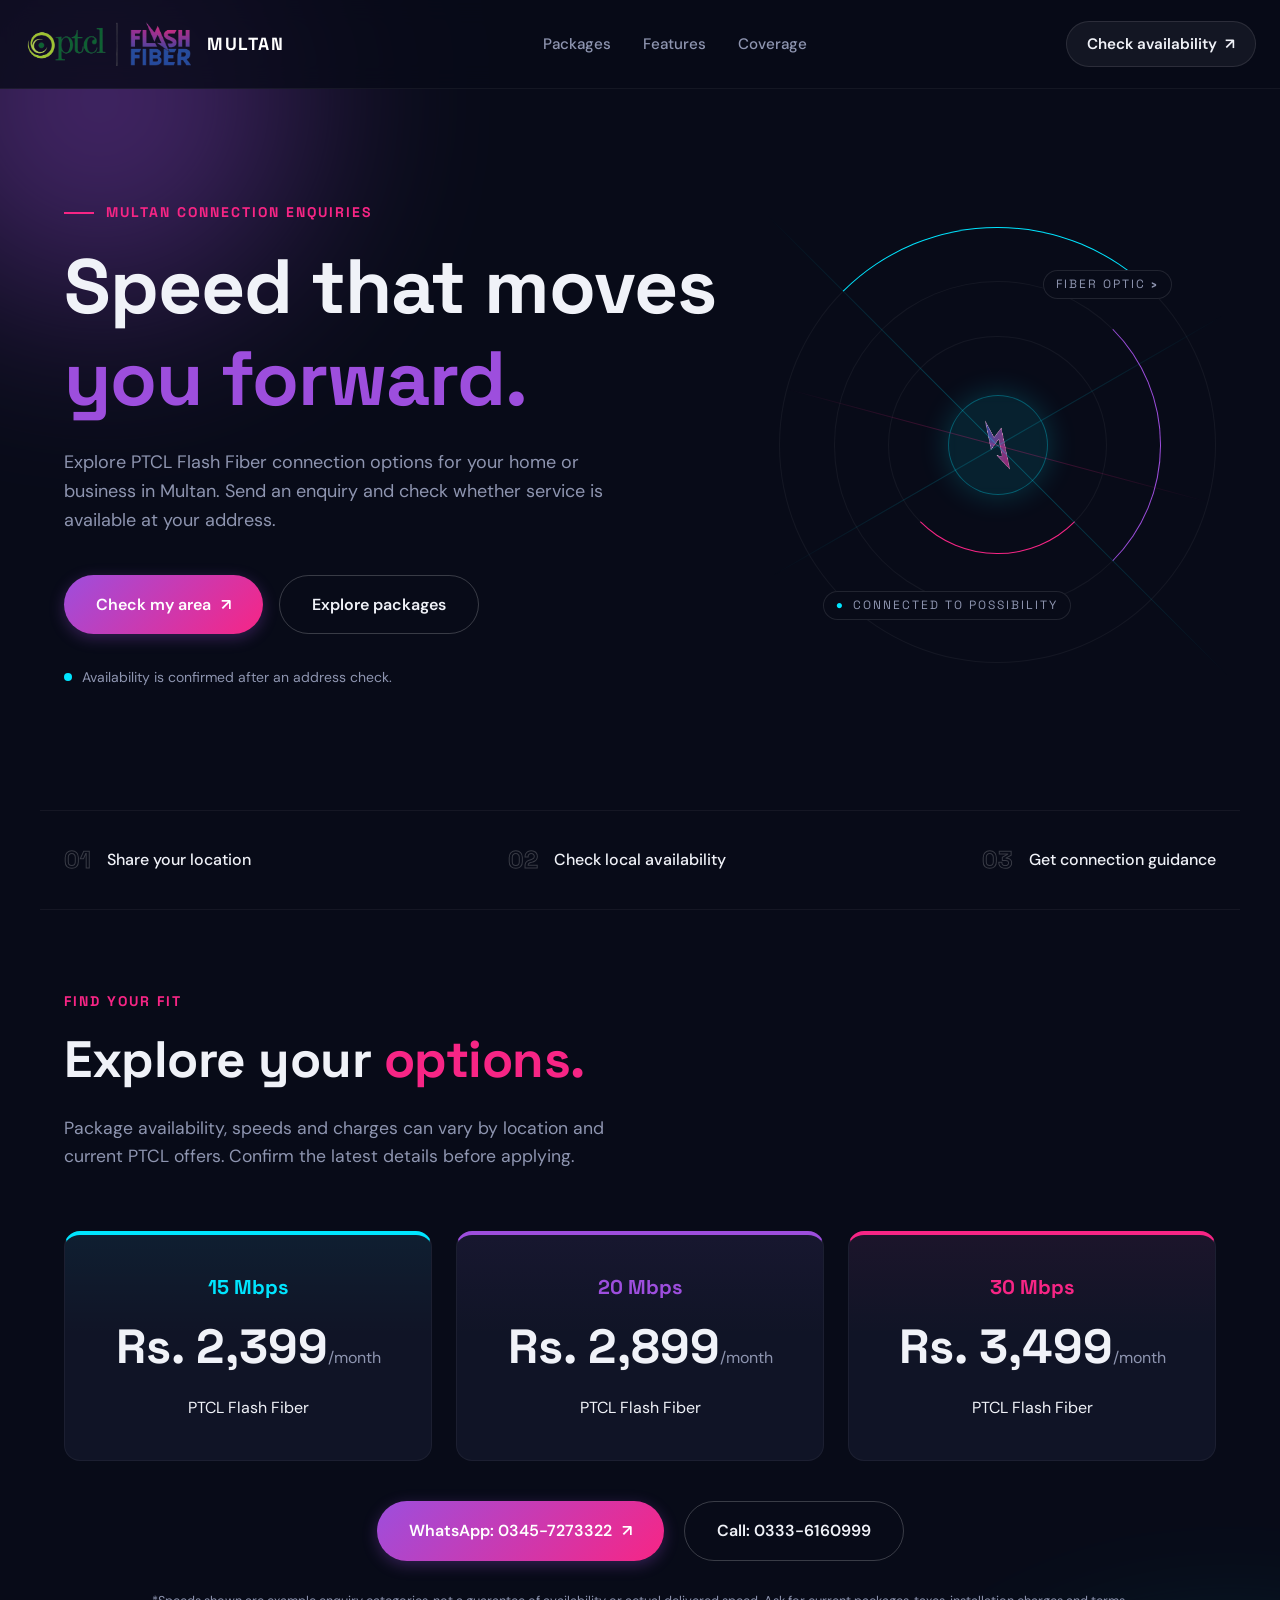
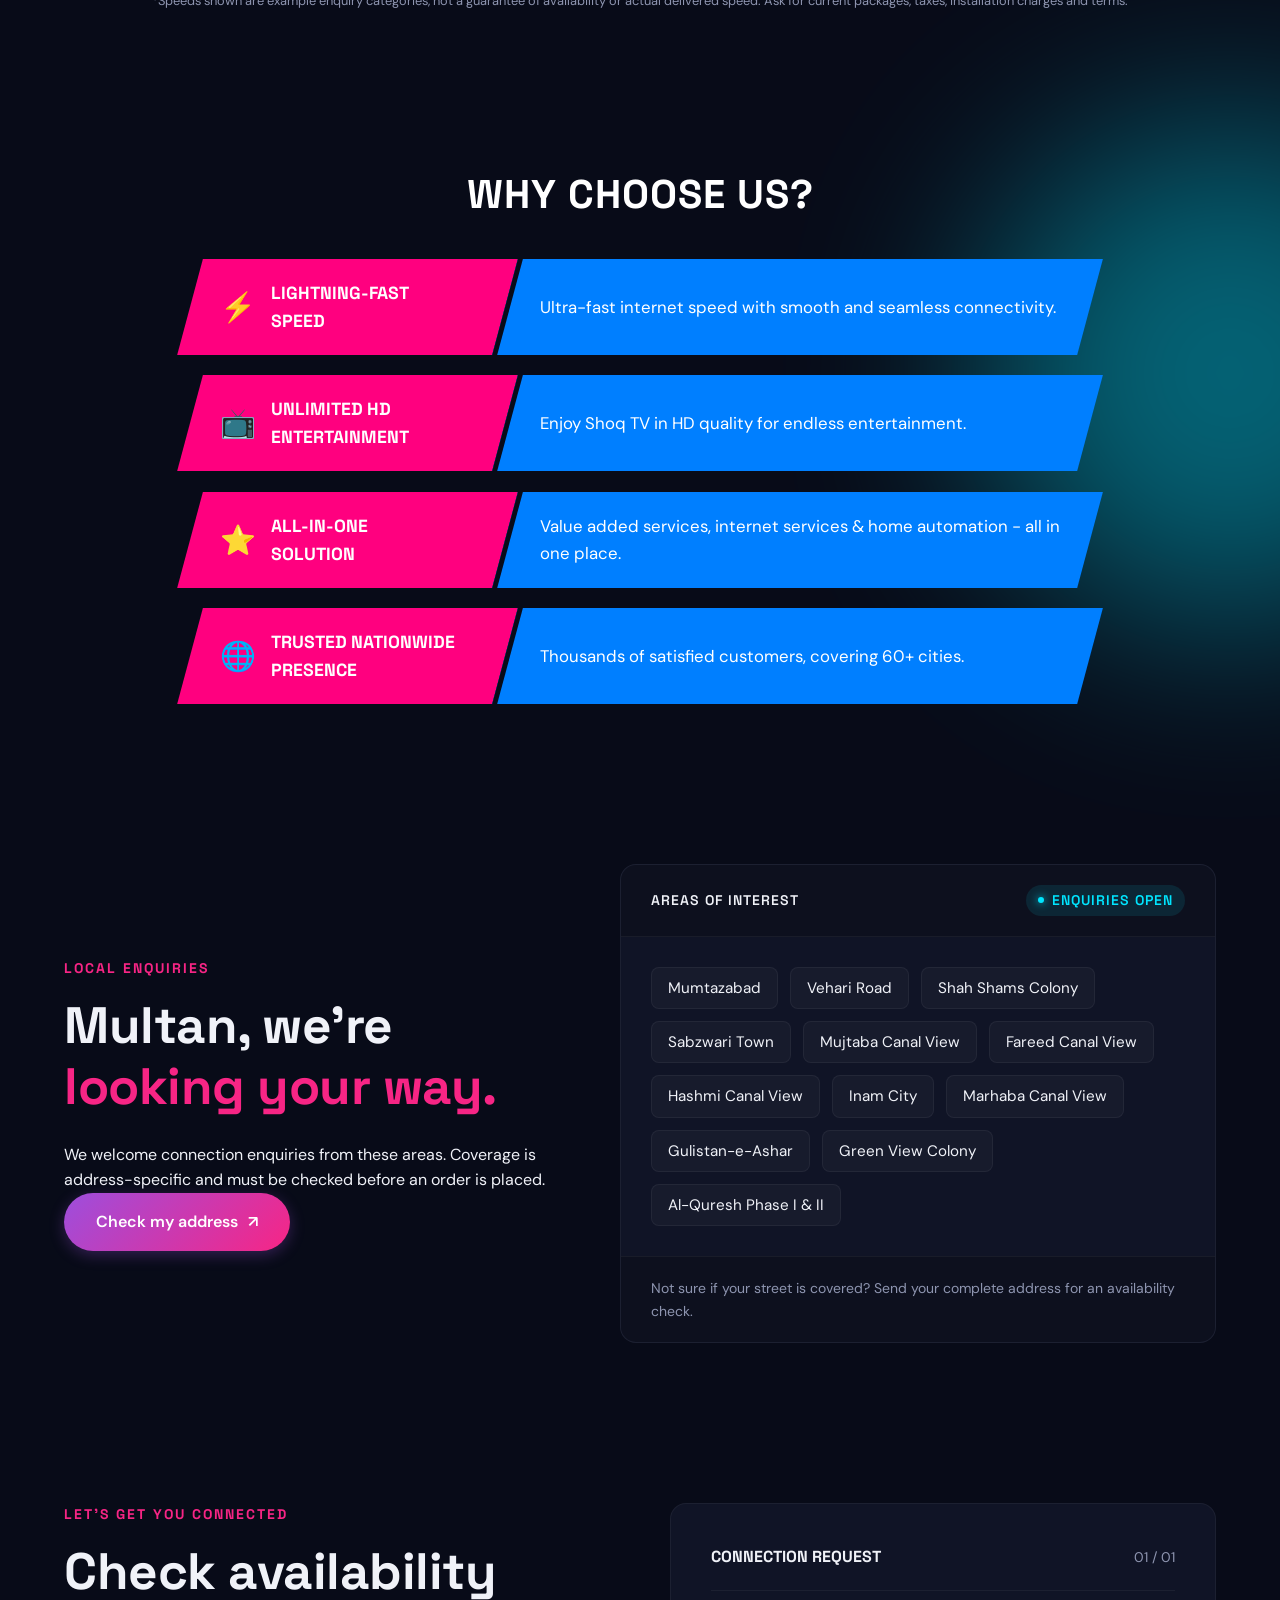
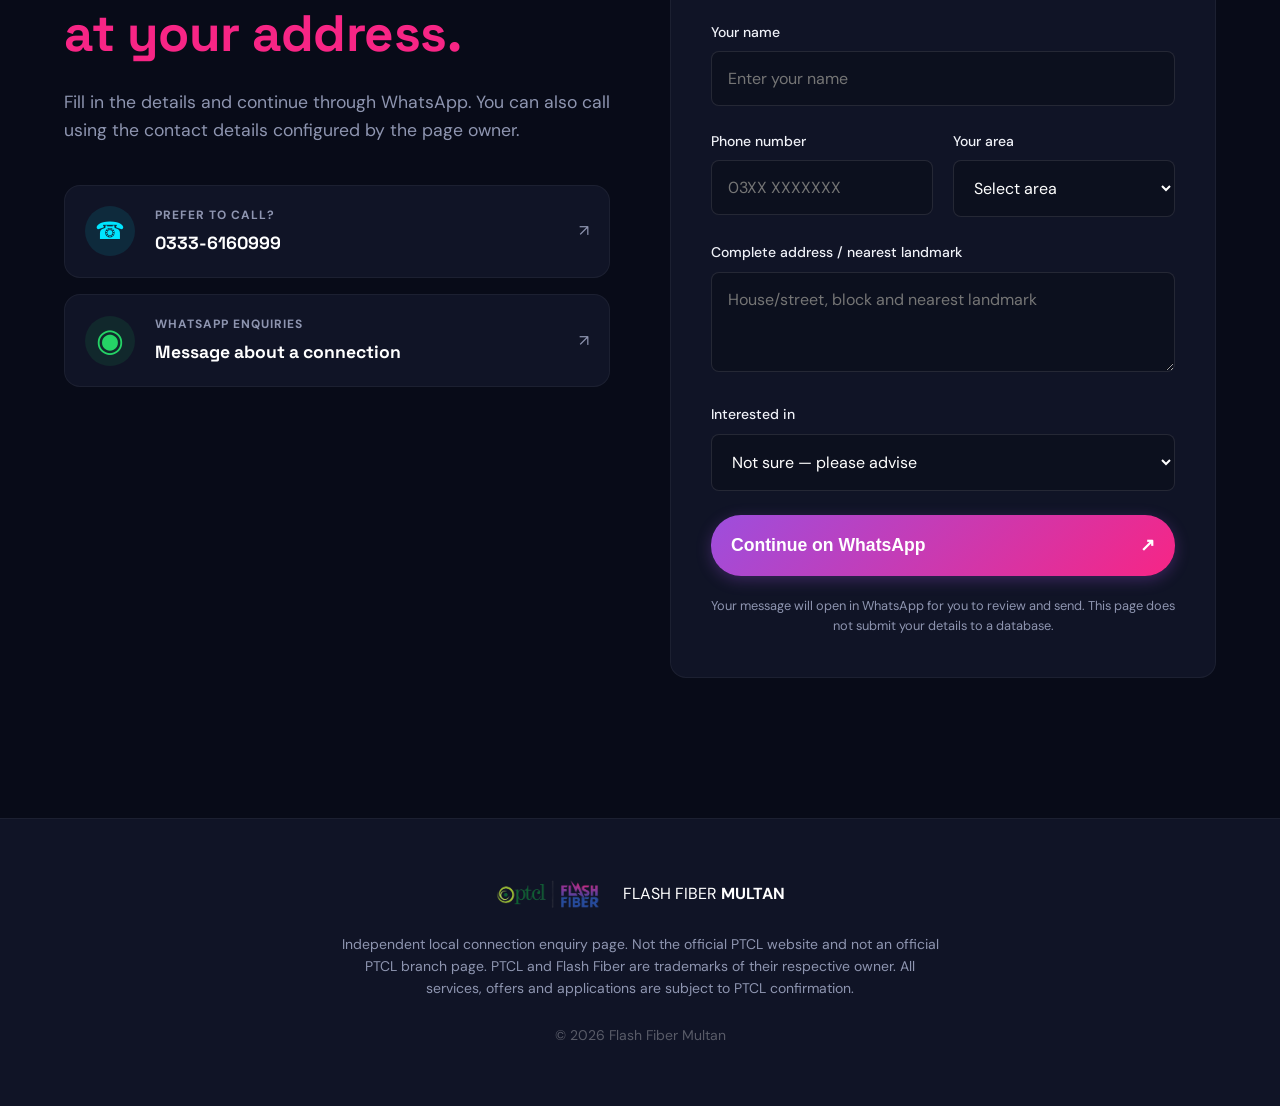
==== index.html @ ee7d31c3 "Add files via upload" ====
<!doctype html>
<html lang="en">
<head>
  <meta charset="utf-8">
  <meta name="viewport" content="width=device-width, initial-scale=1">
  <meta name="theme-color" content="#080b18">
  <meta name="description" content="Explore PTCL Flash Fiber connection options in Multan. Send an enquiry to check availability in your area.">
  <title>Flash Fiber Multan | Connection Enquiries</title>
  <link rel="preconnect" href="https://fonts.googleapis.com">
  <link rel="preconnect" href="https://fonts.gstatic.com" crossorigin>
  <link href="https://fonts.googleapis.com/css2?family=DM+Sans:wght@400;500;600;700;800&family=Space+Grotesk:wght@500;600;700&display=swap" rel="stylesheet">
  <link rel="stylesheet" href="styles.css">
</head>
<body>
  <div class="ambient ambient-one"></div><div class="ambient ambient-two"></div>
  <header class="site-header">
    <a class="brand" href="#home" aria-label="Flash Fiber Multan home">
      <img src="Logo.png" alt="PTCL Flash Fiber Logo" class="brand-logo">
      <span class="brand-text"><b>MULTAN</b></span>
    </a>
    <nav class="desktop-nav" aria-label="Main navigation">
      <a href="#packages">Packages</a><a href="#features">Features</a><a href="#coverage">Coverage</a>
    </nav>
    <a class="header-cta" href="#enquiry">Check availability <span>↗</span></a>
  </header>

  <main>
    <section class="hero section-wrap" id="home">
      <div class="hero-copy">
        <div class="eyebrow"><i></i> MULTAN CONNECTION ENQUIRIES</div>
        <h1>Speed that moves<br><span>you forward.</span></h1>
        <p class="hero-lead">Explore PTCL Flash Fiber connection options for your home or business in Multan. Send an enquiry and check whether service is available at your address.</p>
        <div class="hero-actions">
          <a class="btn btn-primary" href="#enquiry">Check my area <span>↗</span></a>
          <a class="btn btn-ghost" href="#packages">Explore packages</a>
        </div>
        <div class="hero-note"><span class="pulse-dot"></span> Availability is confirmed after an address check.</div>
      </div>
      <div class="hero-art" aria-label="Abstract neon fiber optic illustration">
        <div class="orbit orbit-a"></div><div class="orbit orbit-b"></div><div class="orbit orbit-c"></div>
        <div class="core"><div class="core-inner"><img src="image_ccb57e.png" alt="Flash Fiber Lightning Bolt" style="height: 50px; width: auto; object-fit: contain;"></div></div>
        <div class="light-line line-a"></div><div class="light-line line-b"></div><div class="light-line line-c"></div>
        <div class="art-label label-top">FIBER OPTIC <b>›</b></div>
        <div class="art-label label-bottom"><span>●</span> CONNECTED TO POSSIBILITY</div>
      </div>
    </section>

    <section class="trust-strip section-wrap">
      <div><strong>01</strong><span>Share your location</span></div>
      <div><strong>02</strong><span>Check local availability</span></div>
      <div><strong>03</strong><span>Get connection guidance</span></div>
    </section>

    <section class="content-section section-wrap" id="packages">
      <div class="section-heading">
        <div><div class="eyebrow">FIND YOUR FIT</div><h2>Explore your <span>options.</span></h2></div>
        <p>Package availability, speeds and charges can vary by location and current PTCL offers. Confirm the latest details before applying.</p>
      </div>
      <div class="pricing-grid">
        <div class="pricing-card">
          <h3>15 Mbps</h3>
          <p class="price">Rs. 2,399<span>/month</span></p>
          <p>PTCL Flash Fiber</p>
        </div>
        <div class="pricing-card">
          <h3>20 Mbps</h3>
          <p class="price">Rs. 2,899<span>/month</span></p>
          <p>PTCL Flash Fiber</p>
        </div>
        <div class="pricing-card">
          <h3>30 Mbps</h3>
          <p class="price">Rs. 3,499<span>/month</span></p>
          <p>PTCL Flash Fiber</p>
        </div>
      </div>
      
      <div class="package-contact">
        <a class="btn btn-primary" href="https://wa.me/923457273322" target="_blank" rel="noopener">WhatsApp: 0345-7273322 <span>↗</span></a>
        <a class="btn btn-ghost" href="tel:03336160999">Call: 0333-6160999</a>
      </div>
      
      <p class="fine-print">*Speeds shown are example enquiry categories, not a guarantee of availability or actual delivered speed. Ask for current packages, taxes, installation charges and terms.</p>
    </section>

    <section class="features-section section-wrap" id="features">
      <h2 class="section-title">WHY CHOOSE US?</h2>
      <div class="feature-banners">
        <div class="feature-row">
          <div class="feature-title pink-bg">
            <span class="icon">⚡</span> <span>LIGHTNING-FAST<br>SPEED</span>
          </div>
          <div class="feature-desc blue-bg">
            <p>Ultra-fast internet speed with smooth and seamless connectivity.</p>
          </div>
        </div>
        <div class="feature-row">
          <div class="feature-title pink-bg">
            <span class="icon">📺</span> <span>UNLIMITED HD<br>ENTERTAINMENT</span>
          </div>
          <div class="feature-desc blue-bg">
            <p>Enjoy Shoq TV in HD quality for endless entertainment.</p>
          </div>
        </div>
        <div class="feature-row">
          <div class="feature-title pink-bg">
            <span class="icon">⭐</span> <span>ALL-IN-ONE<br>SOLUTION</span>
          </div>
          <div class="feature-desc blue-bg">
            <p>Value added services, internet services & home automation - all in one place.</p>
          </div>
        </div>
        <div class="feature-row">
          <div class="feature-title pink-bg">
            <span class="icon">🌐</span> <span>TRUSTED NATIONWIDE<br>PRESENCE</span>
          </div>
          <div class="feature-desc blue-bg">
            <p>Thousands of satisfied customers, covering 60+ cities.</p>
          </div>
        </div>
      </div>
    </section>

    <section class="coverage-section" id="coverage">
      <div class="section-wrap coverage-inner">
        <div>
          <div class="eyebrow">LOCAL ENQUIRIES</div>
          <h2>Multan, we're<br><span>looking your way.</span></h2>
          <p>We welcome connection enquiries from these areas. Coverage is address-specific and must be checked before an order is placed.</p>
          <a class="btn btn-primary" href="#enquiry">Check my address <span>↗</span></a>
        </div>
        <div class="area-panel">
          <div class="area-panel-head"><span>AREAS OF INTEREST</span><span class="live-pill"><i></i> ENQUIRIES OPEN</span></div>
          <div class="area-list">
            <span>Mumtazabad</span><span>Vehari Road</span><span>Shah Shams Colony</span>
            <span>Sabzwari Town</span><span>Mujtaba Canal View</span><span>Fareed Canal View</span>
            <span>Hashmi Canal View</span><span>Inam City</span><span>Marhaba Canal View</span>
            <span>Gulistan-e-Ashar</span><span>Green View Colony</span><span>Al-Quresh Phase I & II</span>
          </div>
          <div class="area-foot">Not sure if your street is covered? Send your complete address for an availability check.</div>
        </div>
      </div>
    </section>

    <section class="enquiry-section" id="enquiry">
      <div class="section-wrap enquiry-grid">
        <div class="enquiry-copy">
          <div class="eyebrow">LET'S GET YOU CONNECTED</div>
          <h2>Check availability<br><span>at your address.</span></h2>
          <p>Fill in the details and continue through WhatsApp. You can also call using the contact details configured by the page owner.</p>
          <div class="contact-options">
            <a id="callLink" class="contact-option" href="tel:03336160999"><span class="contact-symbol">☎</span><span><small>PREFER TO CALL?</small><b id="phoneDisplay">0333-6160999</b></span><span class="arrow">↗</span></a>
            <a id="whatsappDirect" class="contact-option" href="https://wa.me/923457273322" target="_blank" rel="noopener"><span class="contact-symbol whatsapp-symbol">◉</span><span><small>WHATSAPP ENQUIRIES</small><b>Message about a connection</b></span><span class="arrow">↗</span></a>
          </div>
        </div>
        <form class="enquiry-form" id="enquiryForm">
          <div class="form-heading"><span>CONNECTION REQUEST</span><span class="form-step">01 / 01</span></div>
          <label for="customerName">Your name</label><input id="customerName" name="name" type="text" placeholder="Enter your name" required maxlength="70">
          <div class="form-row">
            <div><label for="customerPhone">Phone number</label><input id="customerPhone" name="phone" type="tel" placeholder="03XX XXXXXXX" required maxlength="20"></div>
            <div><label for="customerArea">Your area</label><select id="customerArea" name="area" required><option value="">Select area</option></select></div>
          </div>
          <label for="customerAddress">Complete address / nearest landmark</label><textarea id="customerAddress" name="address" rows="3" placeholder="House/street, block and nearest landmark" required maxlength="300"></textarea>
          <label for="packageChoice">Interested in</label><select id="packageChoice" name="package"><option value="Not sure — please advise">Not sure — please advise</option><option>20 Mbps Flash Fiber</option><option>30 Mbps Flash Fiber</option><option>10 Mbps Broadband</option><option>Other / latest available package</option></select>
          <button class="btn btn-primary submit-btn" type="submit">Continue on WhatsApp <span>↗</span></button>
          <p class="form-disclaimer">Your message will open in WhatsApp for you to review and send. This page does not submit your details to a database.</p>
          <div id="formStatus" class="form-status" role="status" aria-live="polite"></div>
        </form>
      </div>
    </section>
  </main>

  <footer class="site-footer">
    <div class="section-wrap footer-inner">
      <a class="brand" href="#home"><img src="Logo.png" alt="PTCL Flash Fiber Logo" style="height:30px;"><span style="color:white; margin-left:10px;">FLASH FIBER <b>MULTAN</b></span></a>
      <p>Independent local connection enquiry page. Not the official PTCL website and not an official PTCL branch page. PTCL and Flash Fiber are trademarks of their respective owner. All services, offers and applications are subject to PTCL confirmation.</p>
      <span class="copyright">© <span id="year"></span> Flash Fiber Multan</span>
    </div>
  </footer>
  <script src="script.js"></script>
</body>
</html>
---- styles.css ----
:root {
  --bg-dark: #080b18;
  --bg-surface: #101426;
  --text-main: #f0f2f8;
  --text-muted: #8e95b0;
  --accent-cyan: #00e5ff;
  --accent-purple: #9d4edd;
  --accent-pink: #f72585;
  --font-heading: 'Space Grotesk', sans-serif;
  --font-body: 'DM Sans', sans-serif;
  --radius-lg: 16px;
  --radius-sm: 8px;
  --ptcl-pink: #ff007f;
  --ptcl-blue: #007fff;
  --ptcl-purple: #8a2be2;
}

* { box-sizing: border-box; margin: 0; padding: 0; }
body {
  background-color: var(--bg-dark);
  color: var(--text-main);
  font-family: var(--font-body);
  line-height: 1.6;
  overflow-x: hidden;
  position: relative;
}
.ambient { position: absolute; border-radius: 50%; filter: blur(100px); z-index: -1; opacity: 0.4; }
.ambient-one { top: -100px; left: -100px; width: 400px; height: 400px; background: var(--accent-purple); }
.ambient-two { top: 40%; right: -200px; width: 500px; height: 500px; background: var(--accent-cyan); }
.section-wrap { max-width: 1200px; margin: 0 auto; padding: 80px 24px; }
.eyebrow { display: flex; align-items: center; gap: 12px; color: var(--accent-pink); font-family: var(--font-heading); font-size: 0.875rem; font-weight: 700; letter-spacing: 2px; text-transform: uppercase; margin-bottom: 16px; }
.eyebrow i { display: block; width: 30px; height: 2px; background: var(--accent-pink); }
h1, h2, h3 { font-family: var(--font-heading); line-height: 1.2; font-weight: 700; }
h1 { font-size: clamp(3rem, 6vw, 5rem); margin-bottom: 24px; letter-spacing: -1px; }
h1 span { color: var(--accent-purple); }
h2 { font-size: clamp(2.5rem, 4vw, 3.5rem); margin-bottom: 24px; letter-spacing: -0.5px; }
h2 span { color: var(--accent-pink); }

.site-header { position: fixed; top: 0; left: 0; right: 0; z-index: 100; display: flex; justify-content: space-between; align-items: center; padding: 20px 24px; background: rgba(8, 11, 24, 0.8); backdrop-filter: blur(12px); border-bottom: 1px solid rgba(255,255,255,0.05); }
.brand { display: flex; align-items: center; gap: 12px; text-decoration: none; color: white; }
.brand-logo { height: 48px; width: auto; display: block; background: transparent; padding: 0; border-radius: 0; }
.brand-text { font-family: var(--font-heading); font-size: 1.1rem; letter-spacing: 1.5px; }
.desktop-nav a { color: var(--text-muted); text-decoration: none; margin: 0 16px; font-weight: 500; font-size: 0.95rem; transition: color 0.3s; }
.desktop-nav a:hover { color: var(--accent-cyan); }
.header-cta { display: flex; align-items: center; gap: 8px; color: var(--text-main); text-decoration: none; font-weight: 600; font-size: 0.95rem; padding: 10px 20px; background: rgba(255,255,255,0.05); border-radius: 30px; border: 1px solid rgba(255,255,255,0.1); transition: all 0.3s; }
.header-cta:hover { background: var(--accent-purple); border-color: var(--accent-purple); }

.btn { display: inline-flex; align-items: center; justify-content: center; gap: 10px; padding: 16px 32px; font-weight: 600; text-decoration: none; font-size: 1rem; border-radius: 30px; transition: all 0.3s ease; border: none; cursor: pointer; }
.btn-primary { background: linear-gradient(135deg, var(--accent-purple), var(--accent-pink)); color: white; box-shadow: 0 4px 15px rgba(157, 78, 221, 0.3); }
.btn-primary:hover { box-shadow: 0 8px 25px rgba(247, 37, 133, 0.5); transform: translateY(-2px); }
.btn-ghost { background: transparent; border: 1px solid rgba(255,255,255,0.2); color: var(--text-main); }
.btn-ghost:hover { border-color: var(--accent-cyan); color: var(--accent-cyan); }

.hero { display: grid; grid-template-columns: 1.2fr 0.8fr; gap: 60px; align-items: center; padding-top: 160px; min-height: 90vh; }
.hero-lead { font-size: 1.125rem; color: var(--text-muted); margin-bottom: 40px; max-width: 540px; }
.hero-actions { display: flex; gap: 16px; margin-bottom: 32px; flex-wrap: wrap; }
.hero-note { display: flex; align-items: center; gap: 10px; font-size: 0.875rem; color: var(--text-muted); }
.pulse-dot { width: 8px; height: 8px; background: var(--accent-cyan); border-radius: 50%; box-shadow: 0 0 0 0 rgba(0, 229, 255, 0.7); animation: pulse 2s infinite; }
@keyframes pulse { 0% { transform: scale(0.95); box-shadow: 0 0 0 0 rgba(0, 229, 255, 0.7); } 70% { transform: scale(1); box-shadow: 0 0 0 10px rgba(0, 229, 255, 0); } 100% { transform: scale(0.95); box-shadow: 0 0 0 0 rgba(0, 229, 255, 0); } }

.hero-art { position: relative; width: 100%; aspect-ratio: 1; border-radius: 50%; display: flex; align-items: center; justify-content: center; }
.orbit { position: absolute; border-radius: 50%; border: 1px solid rgba(255,255,255,0.05); }
.orbit-a { width: 100%; height: 100%; border-top-color: var(--accent-cyan); animation: spin 20s linear infinite; }
.orbit-b { width: 75%; height: 75%; border-right-color: var(--accent-purple); animation: spin 15s linear infinite reverse; }
.orbit-c { width: 50%; height: 50%; border-bottom-color: var(--accent-pink); animation: spin 10s linear infinite; }
.core { position: absolute; width: 100px; height: 100px; background: rgba(0, 229, 255, 0.1); border-radius: 50%; display: flex; align-items: center; justify-content: center; backdrop-filter: blur(5px); box-shadow: 0 0 30px rgba(0, 229, 255, 0.2); border: 1px solid rgba(0, 229, 255, 0.3); overflow: hidden; }
.core-inner { display: flex; align-items: center; justify-content: center; width: 100%; height: 100%; }
.light-line { position: absolute; background: linear-gradient(90deg, transparent, var(--accent-cyan), transparent); height: 1px; }
.line-a { width: 150%; transform: rotate(45deg); opacity: 0.3; }
.line-b { width: 120%; transform: rotate(-30deg); opacity: 0.2; }
.line-c { width: 100%; transform: rotate(15deg); background: linear-gradient(90deg, transparent, var(--accent-pink), transparent); opacity: 0.3; }
.art-label { position: absolute; font-family: var(--font-heading); font-size: 0.75rem; letter-spacing: 2px; color: var(--text-muted); background: var(--bg-dark); padding: 4px 12px; border-radius: 20px; border: 1px solid rgba(255,255,255,0.1); }
.label-top { top: 10%; right: 10%; }
.label-bottom { bottom: 10%; left: 10%; display: flex; align-items: center; gap: 8px; }
.label-bottom span { color: var(--accent-cyan); }
@keyframes spin { 100% { transform: rotate(360deg); } }

.trust-strip { display: flex; justify-content: space-between; border-top: 1px solid rgba(255,255,255,0.05); border-bottom: 1px solid rgba(255,255,255,0.05); padding: 30px 24px; gap: 20px; }
.trust-strip div { display: flex; align-items: center; gap: 16px; font-weight: 500; }
.trust-strip strong { font-family: var(--font-heading); font-size: 1.5rem; color: transparent; -webkit-text-stroke: 1px rgba(255,255,255,0.2); }

.section-heading { margin-bottom: 60px; max-width: 600px; }
.section-heading p { color: var(--text-muted); font-size: 1.1rem; margin-top: 20px; }

.features-section h2.section-title { text-align: center; font-size: 2.5rem; margin-bottom: 40px; color: white; letter-spacing: 1px; }
.feature-banners { display: flex; flex-direction: column; gap: 20px; align-items: center; }
.feature-row { display: flex; width: 100%; max-width: 900px; transform: skewX(-15deg); }
.feature-title, .feature-desc { padding: 20px 30px; display: flex; align-items: center; }
.feature-title { background-color: var(--ptcl-pink); color: white; width: 35%; font-family: var(--font-heading); font-size: 1.1rem; font-weight: 700; gap: 15px; }
.feature-desc { background-color: var(--ptcl-blue); color: white; width: 65%; font-size: 1.05rem; border-left: 5px solid var(--bg-dark); }
.feature-title > *, .feature-desc > * { transform: skewX(15deg); }
.icon { font-size: 1.8rem; }

.pricing-grid { display: grid; grid-template-columns: repeat(auto-fit, minmax(300px, 1fr)); gap: 24px; }
.pricing-card { background: var(--bg-surface); padding: 40px; border-radius: var(--radius-lg); text-align: center; border: 1px solid rgba(255,255,255,0.05); border-top: 4px solid var(--accent-cyan); transition: transform 0.3s; position: relative; overflow: hidden; }
.pricing-card::before { content: ''; position: absolute; top: 0; left: 0; right: 0; height: 100px; background: linear-gradient(180deg, rgba(0,229,255,0.05) 0%, transparent 100%); pointer-events: none; }
.pricing-card:nth-child(2) { border-top-color: var(--accent-purple); }
.pricing-card:nth-child(2)::before { background: linear-gradient(180deg, rgba(157,78,221,0.05) 0%, transparent 100%); }
.pricing-card:nth-child(3) { border-top-color: var(--accent-pink); }
.pricing-card:nth-child(3)::before { background: linear-gradient(180deg, rgba(247,37,133,0.05) 0%, transparent 100%); }
.pricing-card:hover { transform: translateY(-8px); border-color: rgba(255,255,255,0.1); }
.pricing-card h3 { font-size: 1.25rem; margin-bottom: 24px; color: var(--accent-cyan); }
.pricing-card:nth-child(2) h3 { color: var(--accent-purple); }
.pricing-card:nth-child(3) h3 { color: var(--accent-pink); }
.pricing-card .price { font-size: 3rem; font-weight: 700; margin-bottom: 24px; font-family: var(--font-heading); line-height: 1; }
.pricing-card .price span { font-size: 1rem; color: var(--text-muted); font-weight: 400; font-family: var(--font-body); }
.fine-print { font-size: 0.8rem; color: var(--text-muted); margin-top: 30px; text-align: center; }

.package-contact { text-align: center; margin-top: 40px; display: flex; justify-content: center; gap: 20px; flex-wrap: wrap; }

.coverage-inner { display: grid; grid-template-columns: 1fr 1.2fr; gap: 60px; align-items: center; }
.area-panel { background: var(--bg-surface); border-radius: var(--radius-lg); border: 1px solid rgba(255,255,255,0.05); overflow: hidden; }
.area-panel-head { display: flex; justify-content: space-between; align-items: center; padding: 20px 30px; border-bottom: 1px solid rgba(255,255,255,0.05); background: rgba(0,0,0,0.2); font-family: var(--font-heading); font-size: 0.875rem; font-weight: 600; letter-spacing: 1px; }
.live-pill { display: flex; align-items: center; gap: 8px; color: var(--accent-cyan); background: rgba(0,229,255,0.1); padding: 4px 12px; border-radius: 20px; }
.live-pill i { display: block; width: 6px; height: 6px; background: var(--accent-cyan); border-radius: 50%; box-shadow: 0 0 8px var(--accent-cyan); }
.area-list { padding: 30px; display: flex; flex-wrap: wrap; gap: 12px; }
.area-list span { background: rgba(255,255,255,0.03); border: 1px solid rgba(255,255,255,0.05); padding: 8px 16px; border-radius: var(--radius-sm); font-size: 0.95rem; transition: background 0.3s; }
.area-list span:hover { background: rgba(255,255,255,0.08); }
.area-foot { padding: 20px 30px; background: rgba(0,0,0,0.2); border-top: 1px solid rgba(255,255,255,0.05); font-size: 0.875rem; color: var(--text-muted); }

.enquiry-grid { display: grid; grid-template-columns: 1fr 1fr; gap: 60px; }
.enquiry-copy p { font-size: 1.1rem; color: var(--text-muted); margin-bottom: 40px; }
.contact-options { display: flex; flex-direction: column; gap: 16px; }
.contact-option { display: flex; align-items: center; gap: 20px; padding: 20px; background: var(--bg-surface); border: 1px solid rgba(255,255,255,0.05); border-radius: var(--radius-lg); text-decoration: none; color: white; transition: all 0.3s; }
.contact-option:hover { background: rgba(255,255,255,0.03); border-color: rgba(255,255,255,0.1); transform: translateX(5px); }
.contact-symbol { width: 50px; height: 50px; display: flex; align-items: center; justify-content: center; background: rgba(0,229,255,0.1); color: var(--accent-cyan); border-radius: 50%; font-size: 1.5rem; }
.whatsapp-symbol { background: rgba(37,211,102,0.1); color: #25D366; font-size: 2rem; }
.contact-option span:not(.contact-symbol):not(.arrow) { display: flex; flex-direction: column; flex-grow: 1; }
.contact-option small { font-size: 0.75rem; font-weight: 700; color: var(--text-muted); letter-spacing: 1px; margin-bottom: 4px; }
.contact-option b { font-family: var(--font-heading); font-size: 1.1rem; }
.contact-option .arrow { color: var(--text-muted); }
.enquiry-form { background: var(--bg-surface); padding: 40px; border-radius: var(--radius-lg); border: 1px solid rgba(255,255,255,0.05); position: relative; }
.form-heading { display: flex; justify-content: space-between; align-items: center; margin-bottom: 30px; padding-bottom: 20px; border-bottom: 1px solid rgba(255,255,255,0.05); font-family: var(--font-heading); font-weight: 700; }
.form-step { color: var(--text-muted); font-family: var(--font-body); font-weight: 400; font-size: 0.875rem; }
.form-row { display: grid; grid-template-columns: 1fr 1fr; gap: 20px; }
label { display: block; margin-bottom: 8px; font-size: 0.875rem; font-weight: 500; color: var(--text-main); }
input, select, textarea { width: 100%; padding: 16px; margin-bottom: 24px; background: rgba(0,0,0,0.2); border: 1px solid rgba(255,255,255,0.1); border-radius: var(--radius-sm); color: white; font-family: var(--font-body); font-size: 1rem; transition: border-color 0.3s; }
input:focus, select:focus, textarea:focus { outline: none; border-color: var(--accent-purple); background: rgba(0,0,0,0.4); }
textarea { resize: vertical; min-height: 100px; }
.submit-btn { width: 100%; justify-content: space-between; padding: 20px; font-size: 1.1rem; }
.form-disclaimer { font-size: 0.8rem; color: var(--text-muted); margin-top: 20px; text-align: center; }

.site-footer { border-top: 1px solid rgba(255,255,255,0.05); background: var(--bg-surface); margin-top: 60px; }
.footer-inner { display: flex; flex-direction: column; align-items: center; text-align: center; gap: 24px; padding: 60px 24px; }
.footer-inner p { color: var(--text-muted); font-size: 0.875rem; max-width: 600px; }
.copyright { font-size: 0.875rem; color: rgba(255,255,255,0.3); }

@media (max-width: 992px) {
  .hero { grid-template-columns: 1fr; text-align: center; padding-top: 120px; }
  .hero-lead { margin: 0 auto 40px; }
  .hero-actions { justify-content: center; }
  .hero-art { max-width: 400px; margin: 0 auto; }
  .trust-strip { flex-direction: column; align-items: center; text-align: center; }
  .coverage-inner, .enquiry-grid { grid-template-columns: 1fr; }
  .feature-row { flex-direction: column; transform: none; gap: 0; }
  .feature-title, .feature-desc { width: 100%; transform: none; border-left: none; }
  .feature-title > *, .feature-desc > * { transform: none; }
}
@media (max-width: 768px) {
  .desktop-nav { display: none; }
  .form-row { grid-template-columns: 1fr; gap: 0; }
  .site-header { padding: 16px; }
  h1 { font-size: 2.5rem; }
}
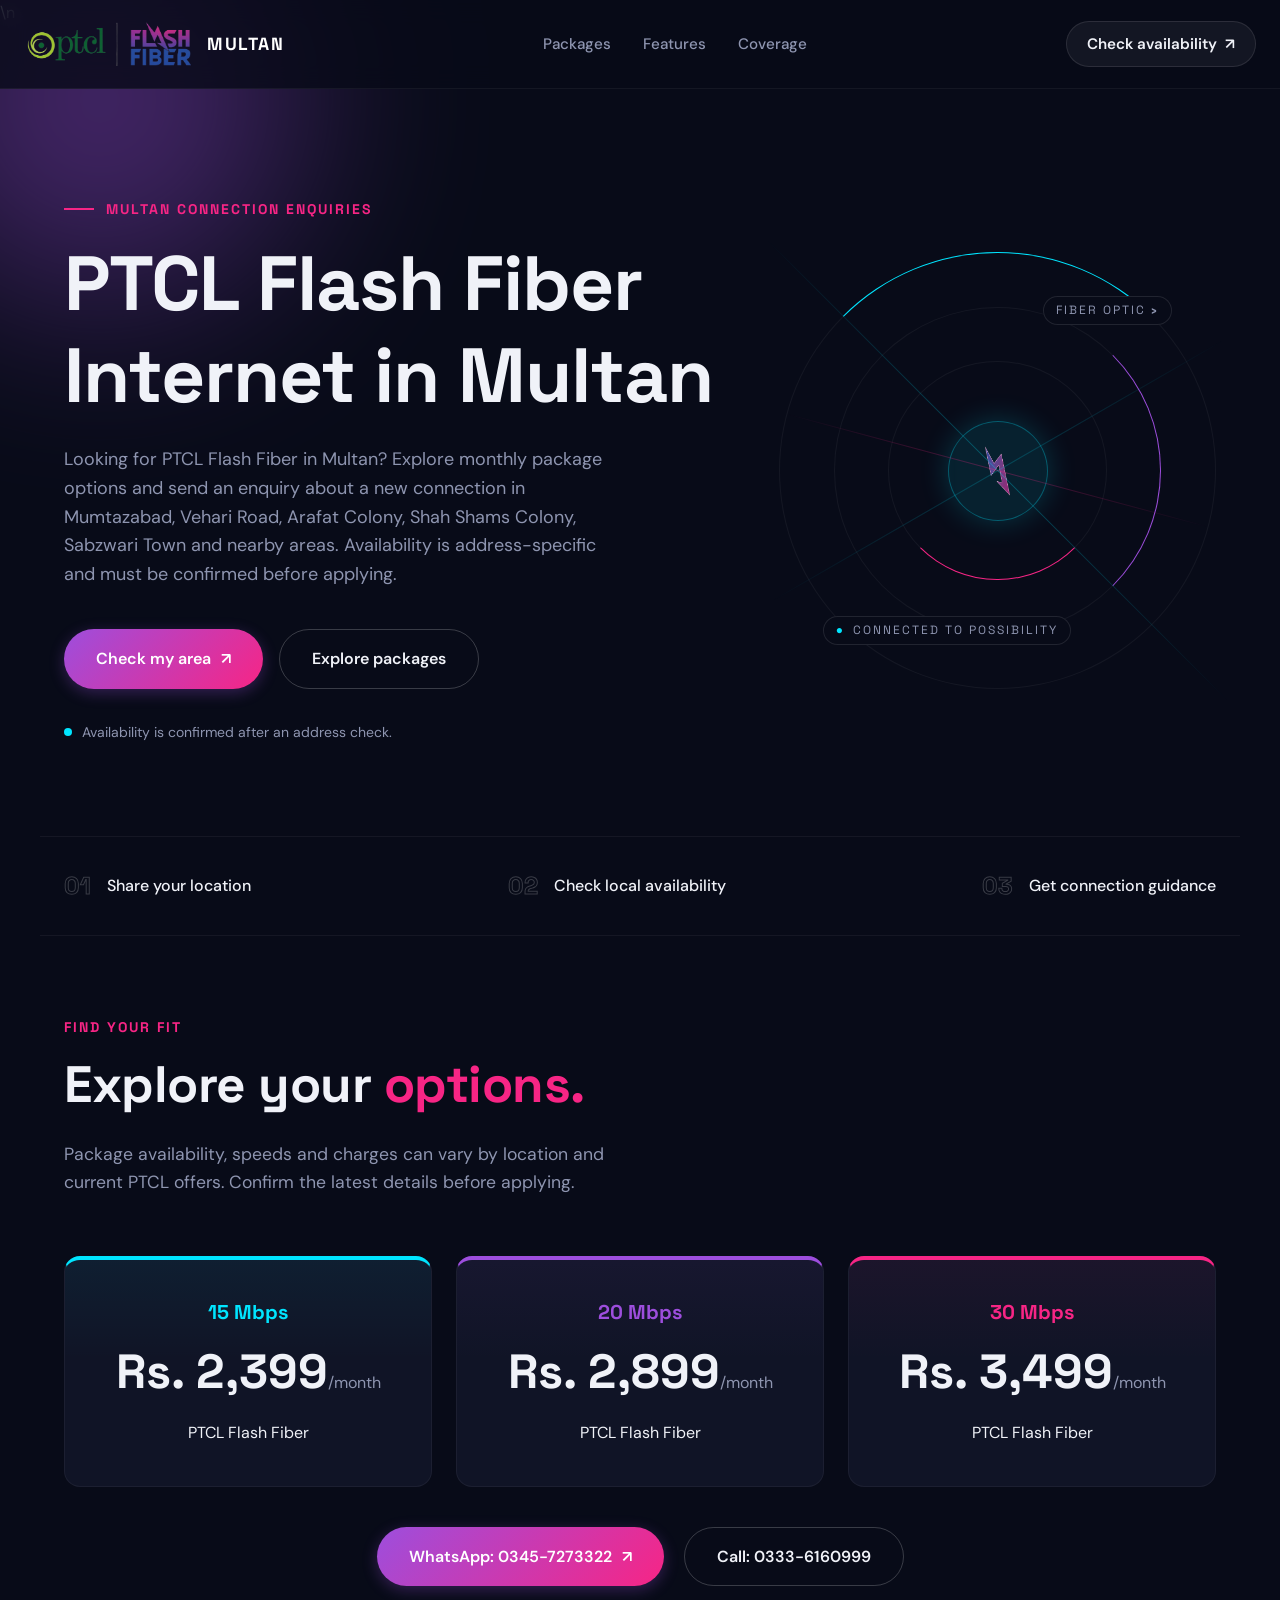
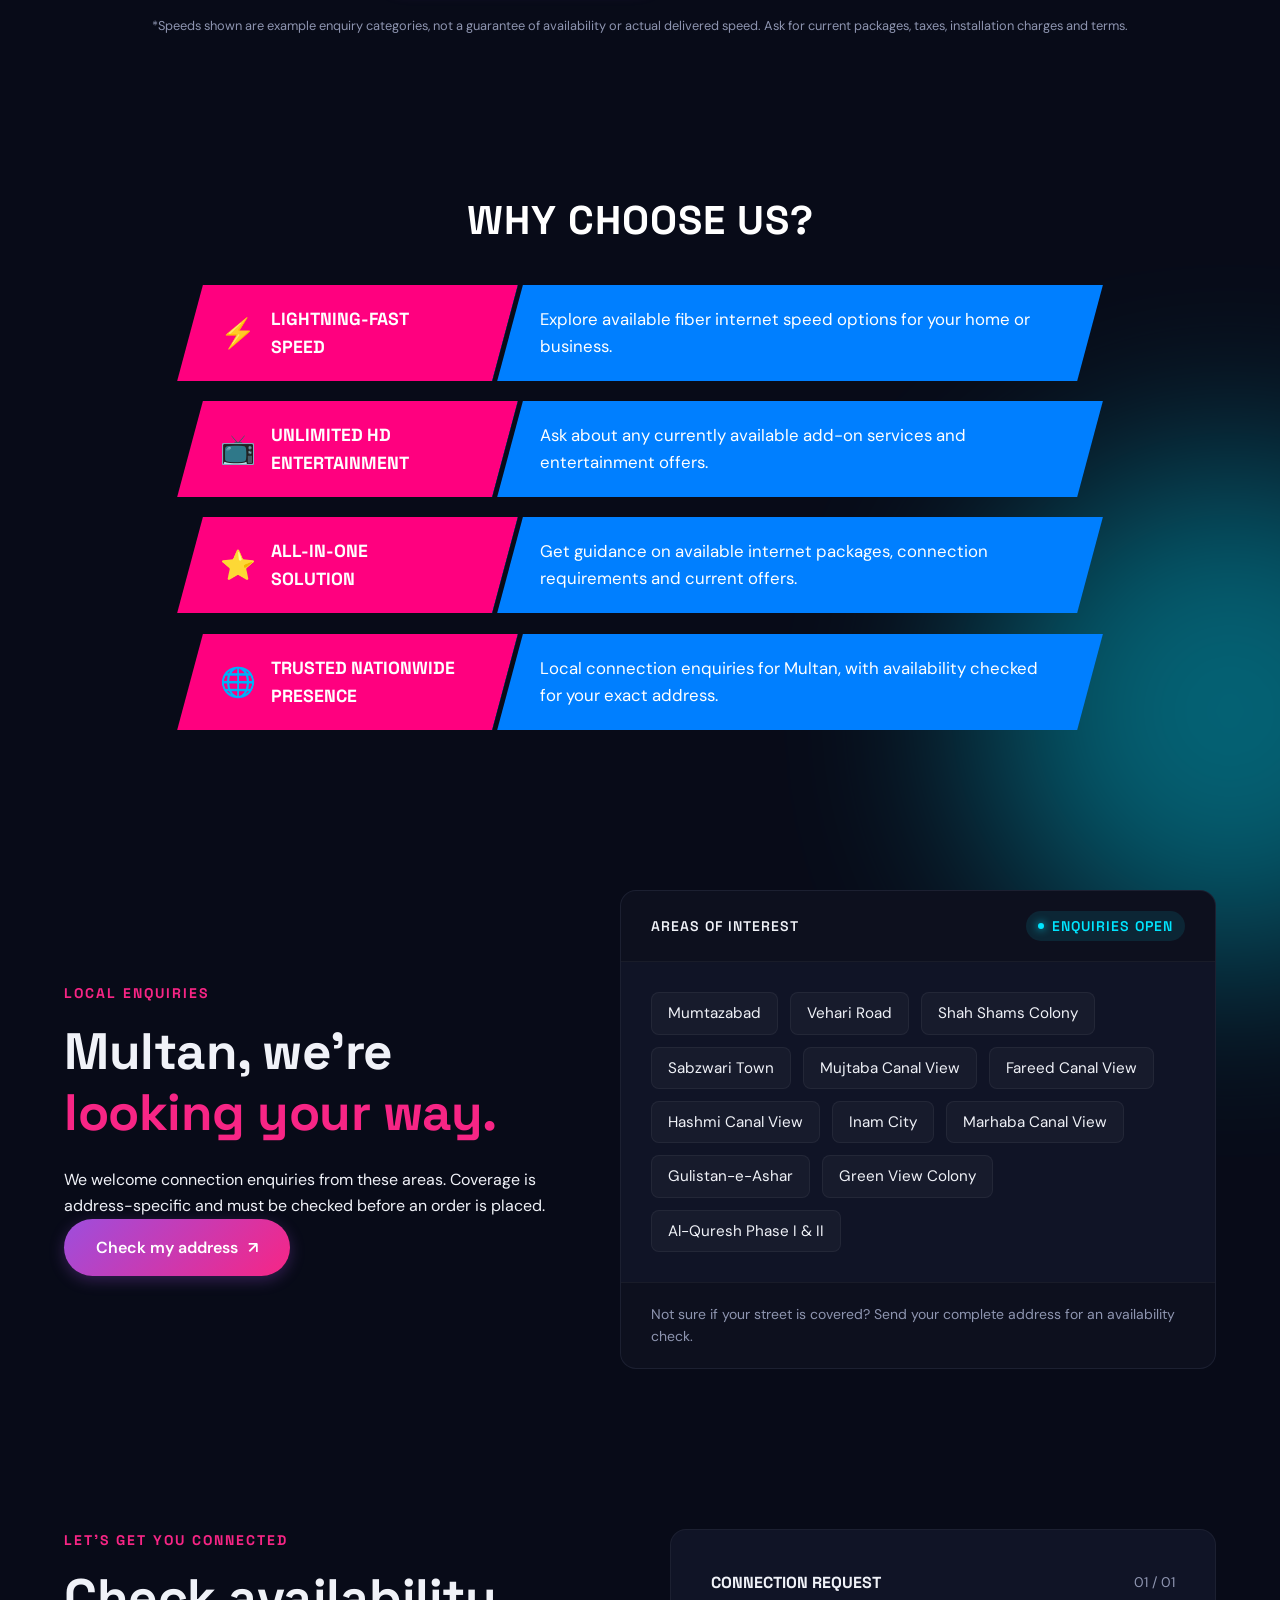
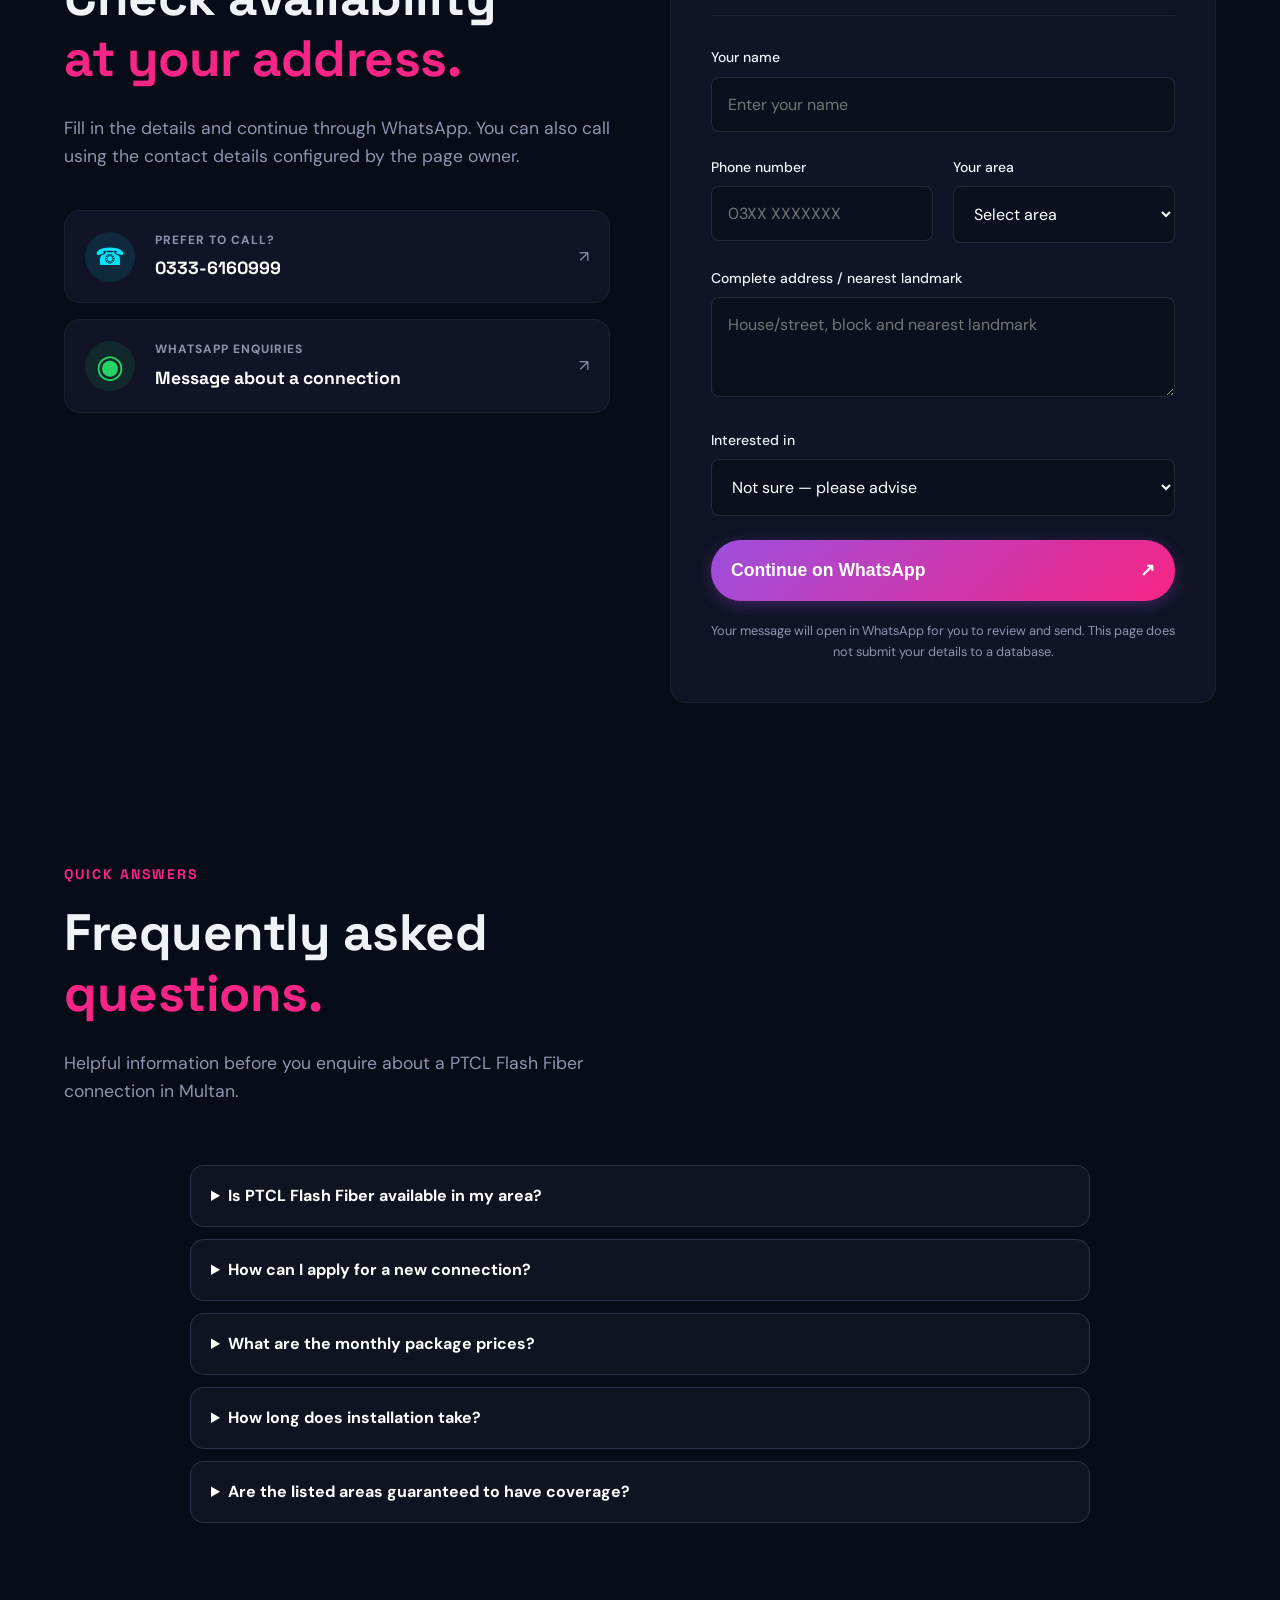
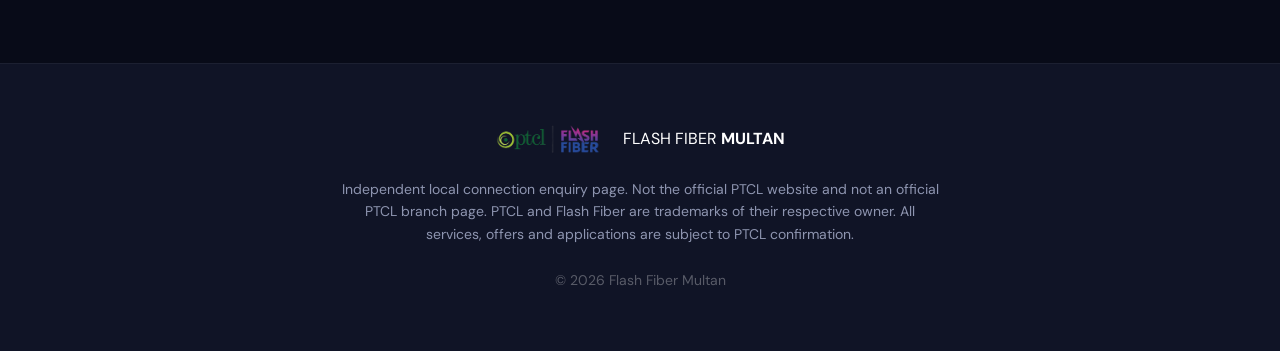
==== commit d57160f9: "Update index.html" ====
--- a/index.html
+++ b/index.html
@@ -4,12 +4,43 @@
   <meta charset="utf-8">
   <meta name="viewport" content="width=device-width, initial-scale=1">
   <meta name="theme-color" content="#080b18">
-  <meta name="description" content="Explore PTCL Flash Fiber connection options in Multan. Send an enquiry to check availability in your area.">
-  <title>Flash Fiber Multan | Connection Enquiries</title>
+  <meta name="description" content="Explore PTCL Flash Fiber packages in Multan. Enquire about availability in Mumtazabad, Vehari Road, Shah Shams Colony and nearby areas.">
+  <title>PTCL Flash Fiber Multan | Packages & Availability</title>
   <link rel="preconnect" href="https://fonts.googleapis.com">
   <link rel="preconnect" href="https://fonts.gstatic.com" crossorigin>
   <link href="https://fonts.googleapis.com/css2?family=DM+Sans:wght@400;500;600;700;800&family=Space+Grotesk:wght@500;600;700&display=swap" rel="stylesheet">
-  <link rel="stylesheet" href="styles.css">
+  <link rel="stylesheet" href="styles.css">\n
+  <style>
+    .faq-list {
+      display: grid;
+      gap: 12px;
+      max-width: 900px;
+      margin: 28px auto 0;
+    }
+    .faq-item {
+      padding: 18px 20px;
+      border: 1px solid rgba(120, 140, 190, 0.25);
+      border-radius: 14px;
+      background: rgba(255, 255, 255, 0.035);
+    }
+    .faq-item summary {
+      cursor: pointer;
+      color: #fff;
+      font-weight: 700;
+      line-height: 1.5;
+    }
+    .faq-item p {
+      margin: 12px 0 0;
+      color: rgba(235, 240, 255, 0.78);
+      line-height: 1.7;
+    }
+    .faq-item summary:focus-visible {
+      outline: 2px solid #8b7bff;
+      outline-offset: 4px;
+      border-radius: 4px;
+    }
+  </style>
+
 </head>
 <body>
   <div class="ambient ambient-one"></div><div class="ambient ambient-two"></div>
@@ -28,8 +59,8 @@
     <section class="hero section-wrap" id="home">
       <div class="hero-copy">
         <div class="eyebrow"><i></i> MULTAN CONNECTION ENQUIRIES</div>
-        <h1>Speed that moves<br><span>you forward.</span></h1>
-        <p class="hero-lead">Explore PTCL Flash Fiber connection options for your home or business in Multan. Send an enquiry and check whether service is available at your address.</p>
+        <h1>PTCL Flash Fiber Internet in Multan</h1>
+        <p class="hero-lead">Looking for PTCL Flash Fiber in Multan? Explore monthly package options and send an enquiry about a new connection in Mumtazabad, Vehari Road, Arafat Colony, Shah Shams Colony, Sabzwari Town and nearby areas. Availability is address-specific and must be confirmed before applying.</p>
         <div class="hero-actions">
           <a class="btn btn-primary" href="#enquiry">Check my area <span>↗</span></a>
           <a class="btn btn-ghost" href="#packages">Explore packages</a>
@@ -90,7 +121,7 @@
             <span class="icon">⚡</span> <span>LIGHTNING-FAST<br>SPEED</span>
           </div>
           <div class="feature-desc blue-bg">
-            <p>Ultra-fast internet speed with smooth and seamless connectivity.</p>
+            <p>Explore available fiber internet speed options for your home or business.</p>
           </div>
         </div>
         <div class="feature-row">
@@ -98,7 +129,7 @@
             <span class="icon">📺</span> <span>UNLIMITED HD<br>ENTERTAINMENT</span>
           </div>
           <div class="feature-desc blue-bg">
-            <p>Enjoy Shoq TV in HD quality for endless entertainment.</p>
+            <p>Ask about any currently available add-on services and entertainment offers.</p>
           </div>
         </div>
         <div class="feature-row">
@@ -106,7 +137,7 @@
             <span class="icon">⭐</span> <span>ALL-IN-ONE<br>SOLUTION</span>
           </div>
           <div class="feature-desc blue-bg">
-            <p>Value added services, internet services & home automation - all in one place.</p>
+            <p>Get guidance on available internet packages, connection requirements and current offers.</p>
           </div>
         </div>
         <div class="feature-row">
@@ -114,7 +145,7 @@
             <span class="icon">🌐</span> <span>TRUSTED NATIONWIDE<br>PRESENCE</span>
           </div>
           <div class="feature-desc blue-bg">
-            <p>Thousands of satisfied customers, covering 60+ cities.</p>
+            <p>Local connection enquiries for Multan, with availability checked for your exact address.</p>
           </div>
         </div>
       </div>
@@ -160,11 +191,44 @@
             <div><label for="customerArea">Your area</label><select id="customerArea" name="area" required><option value="">Select area</option></select></div>
           </div>
           <label for="customerAddress">Complete address / nearest landmark</label><textarea id="customerAddress" name="address" rows="3" placeholder="House/street, block and nearest landmark" required maxlength="300"></textarea>
-          <label for="packageChoice">Interested in</label><select id="packageChoice" name="package"><option value="Not sure — please advise">Not sure — please advise</option><option>20 Mbps Flash Fiber</option><option>30 Mbps Flash Fiber</option><option>10 Mbps Broadband</option><option>Other / latest available package</option></select>
+          <label for="packageChoice">Interested in</label><select id="packageChoice" name="package"><option value="Not sure — please advise">Not sure — please advise</option><option>15 Mbps Flash Fiber — Rs. 2,399/month</option><option>20 Mbps Flash Fiber — Rs. 2,899/month</option><option>30 Mbps Flash Fiber — Rs. 3,499/month</option><option>Other / latest available package</option></select>
           <button class="btn btn-primary submit-btn" type="submit">Continue on WhatsApp <span>↗</span></button>
           <p class="form-disclaimer">Your message will open in WhatsApp for you to review and send. This page does not submit your details to a database.</p>
           <div id="formStatus" class="form-status" role="status" aria-live="polite"></div>
         </form>
+      </div>
+    </section>
+
+    <section class="content-section section-wrap" id="faqs">
+      <div class="section-heading">
+        <div>
+          <div class="eyebrow">QUICK ANSWERS</div>
+          <h2>Frequently asked <span>questions.</span></h2>
+        </div>
+        <p>Helpful information before you enquire about a PTCL Flash Fiber connection in Multan.</p>
+      </div>
+
+      <div class="faq-list">
+        <details class="faq-item">
+          <summary>Is PTCL Flash Fiber available in my area?</summary>
+          <p>Availability depends on your exact street, building and nearby fiber infrastructure. Send your complete address or nearest landmark through the enquiry form so availability can be checked. An area name alone does not guarantee coverage.</p>
+        </details>
+        <details class="faq-item">
+          <summary>How can I apply for a new connection?</summary>
+          <p>Use the enquiry form or WhatsApp button to share your name, contact number and complete address. Your message will open in WhatsApp for you to review and send. Any application and installation are subject to PTCL confirmation.</p>
+        </details>
+        <details class="faq-item">
+          <summary>What are the monthly package prices?</summary>
+          <p>The package prices currently displayed on this page are Rs. 2,399/month for 15 Mbps, Rs. 2,899/month for 20 Mbps and Rs. 3,499/month for 30 Mbps. Confirm current offers, taxes, installation charges and terms before applying.</p>
+        </details>
+        <details class="faq-item">
+          <summary>How long does installation take?</summary>
+          <p>Installation timing depends on address eligibility, infrastructure, equipment availability and PTCL scheduling. The installation date and any applicable charges must be confirmed by PTCL.</p>
+        </details>
+        <details class="faq-item">
+          <summary>Are the listed areas guaranteed to have coverage?</summary>
+          <p>No. The listed locations are areas for connection enquiries, not a guarantee of service. Coverage must be checked for your exact address before an order is placed.</p>
+        </details>
       </div>
     </section>
   </main>
@@ -178,4 +242,4 @@
   </footer>
   <script src="script.js"></script>
 </body>
-</html>+</html>
